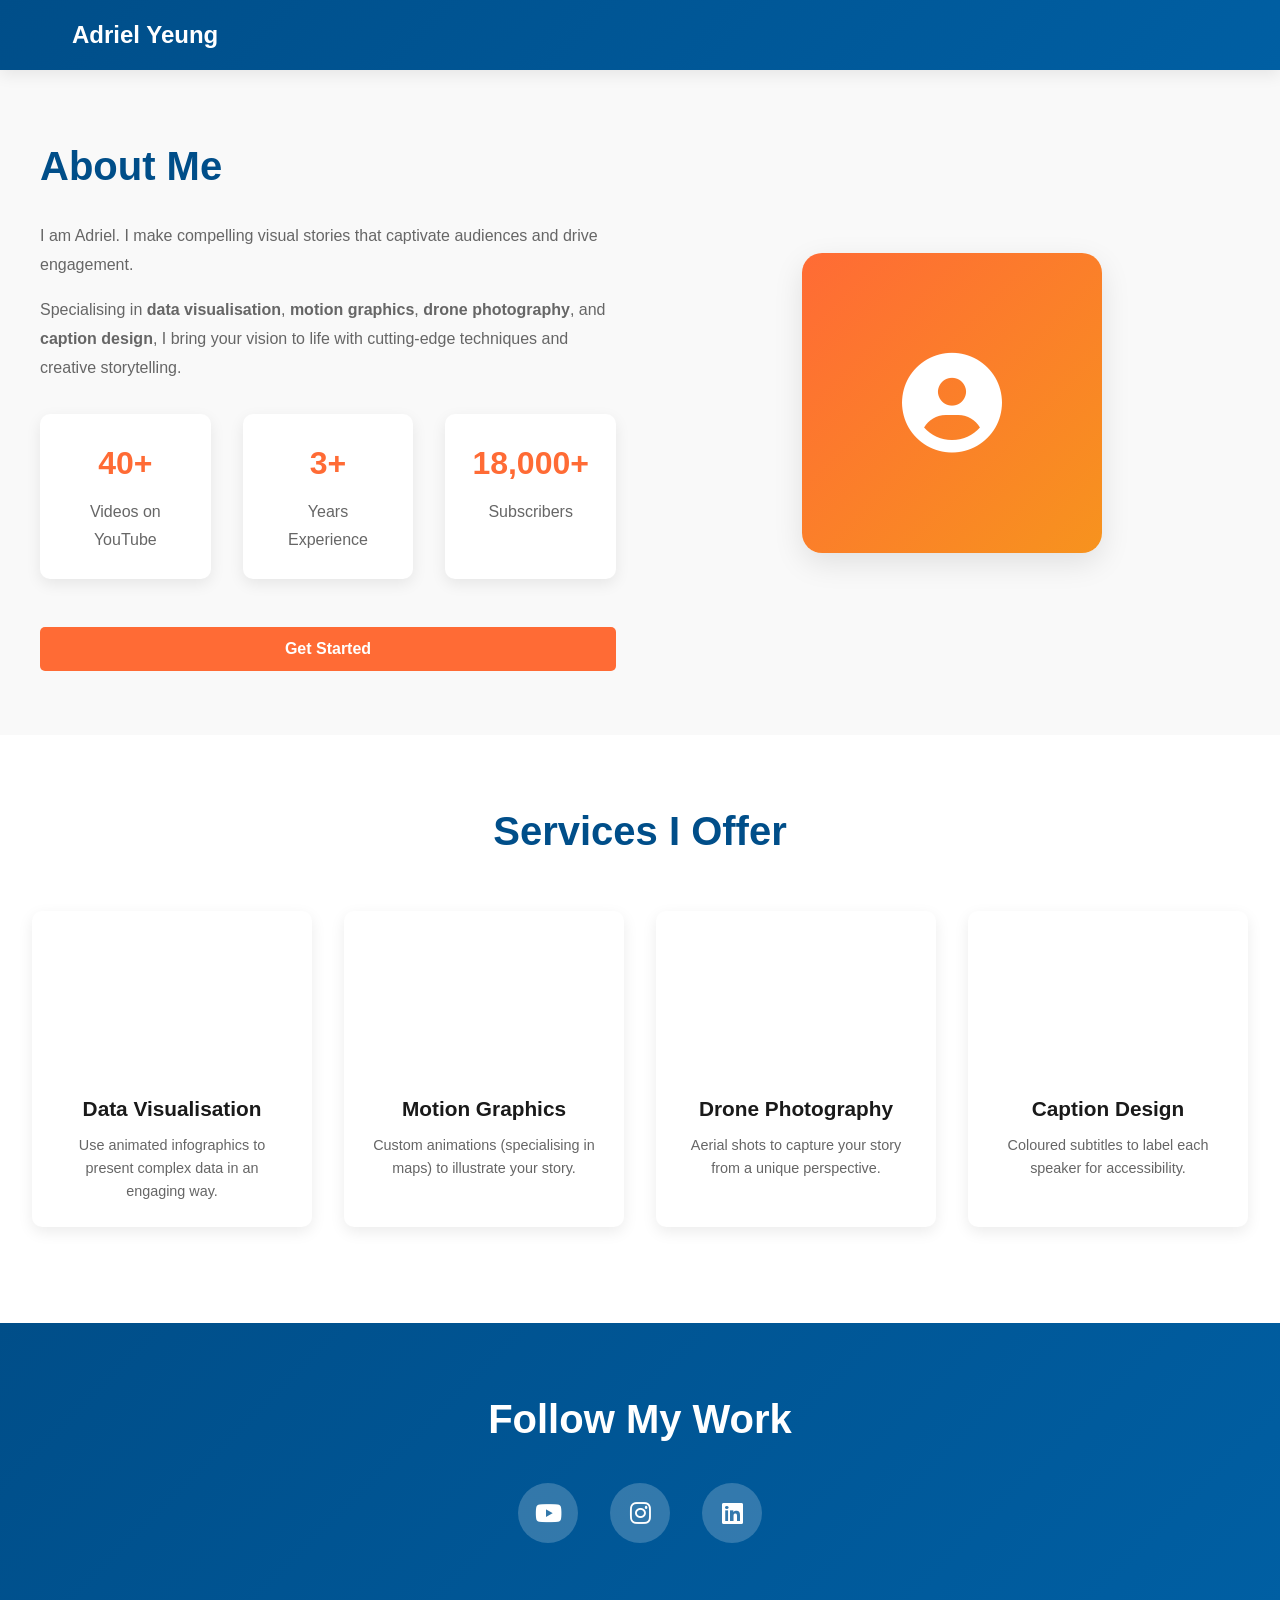
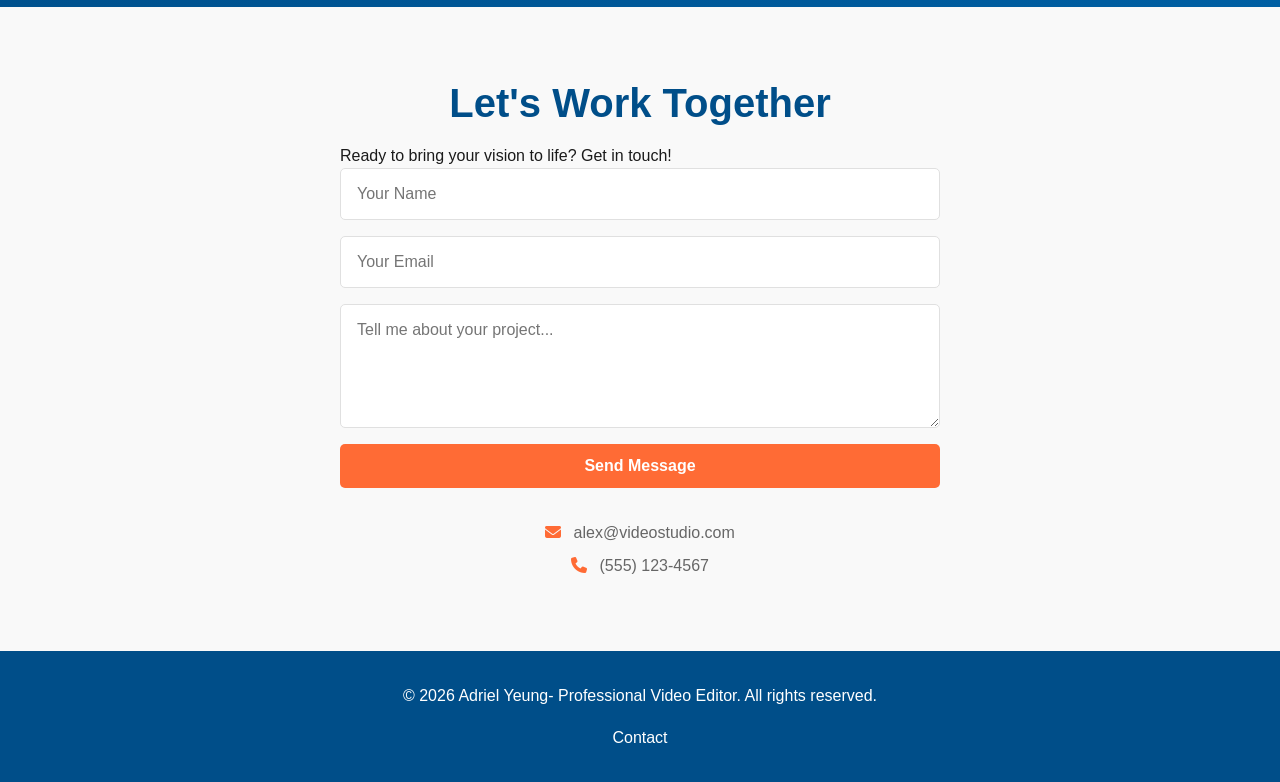
==== index.html @ ded3be37 "Initial commit" ====
<!DOCTYPE html>
<html lang="en">
<head>
    <meta charset="UTF-8">
    <meta name="viewport" content="width=device-width, initial-scale=1.0">
    <title>Adriel Yeung - Professional Video Editor</title>
    <link rel="stylesheet" href="styles.css">
    <link rel="stylesheet" href="https://cdnjs.cloudflare.com/ajax/libs/font-awesome/6.4.0/css/all.min.css">
</head>
<body>
    <!-- Navigation -->
    <nav class="navbar">
        <div class="nav-container">
            <div class="logo">
                Adriel Yeung
            </div>
            <ul class="nav-menu">
                <li><a href="index.html" class="nav-link active">Home</a></li>
                <li><a href="videos.html" class="nav-link">Videos</a></li>
                <li><a href="testimonials.html" class="nav-link">Testimonials</a></li>
                <li><a href="#contact" class="nav-link cta-btn">Contact</a></li>
            </ul>
        </div>
    </nav>

    <!-- About Section -->
    <section class="about">
        <div class="about-container">
            <div class="about-text">
                <h2>About Me</h2>
                <p>I am Adriel. I make compelling visual stories that captivate audiences and drive engagement.</p>
                <p>Specialising in <strong>data visualisation</strong>, <strong>motion graphics</strong>, <strong>drone photography</strong>, and <strong>caption design</strong>, I bring your vision to life with cutting-edge techniques and creative storytelling.</p>
                <div class="highlight-stats">
                    <div class="stat">
                        <h3>40+</h3>
                        <p>Videos on YouTube</p>
                    </div>
                    <div class="stat">
                        <h3>3+</h3>
                        <p>Years Experience</p>
                    </div>
                    <div class="stat">
                        <h3>18,000+</h3>
                        <p>Subscribers</p>
                    </div>
                    <button class="btn btn-primary btn-stats" onclick="document.getElementById('contact').scrollIntoView({behavior: 'smooth'})">
                        Get Started
                    </button>
                </div>
            </div>
            <div class="about-image">
                <div class="placeholder-image">
                    <i class="fas fa-user-circle"></i>
                </div>
            </div>
        </div>
    </section>

    <!-- Quick Services Preview -->
    <section class="services-preview">
        <h2>Services I Offer</h2>
        <div class="services-grid">
            <div class="service-card">
                <div class="service-video">
                    <video autoplay muted loop playsinline>
                        <source src="videos/Data_visualise_example.mp4" type="video/mp4">
                        Your browser does not support the video tag.
                    </video>
                </div>
                <div class="service-info">
                    <h3>Data Visualisation</h3>
                    <p>Use animated infographics to present complex data in an engaging way.</p>
                </div>
            </div>
            <div class="service-card">
                <div class="service-video">
                    <video autoplay muted loop playsinline>
                        <source src="videos/Motion_graphics_example.mp4" type="video/mp4">
                        Your browser does not support the video tag.
                    </video>
                </div>
                <div class="service-info">
                    <h3>Motion Graphics</h3>
                    <p>Custom animations (specialising in maps) to illustrate your story.</p>
                </div>
            </div>
            <div class="service-card">
                <div class="service-video">
                    <video autoplay muted loop playsinline>
                        <source src="videos/Drone_photography_example.mp4" type="video/mp4">
                        Your browser does not support the video tag.
                    </video>
                </div>
                <div class="service-info">
                    <h3>Drone Photography</h3>
                    <p>Aerial shots to capture your story from a unique perspective.</p>
                </div>
            </div>
            <div class="service-card">
                <div class="service-video">
                    <video autoplay muted loop playsinline>
                        <source src="videos/Caption_design_example.mp4" type="video/mp4">
                        Your browser does not support the video tag.
                    </video>
                </div>
                <div class="service-info">
                    <h3>Caption Design</h3>
                    <p>Coloured subtitles to label each speaker for accessibility.</p>
                </div>
            </div>
        </div>
    </section>

    <!-- Social Media Section -->
    <section class="social-section">
        <h2>Follow My Work</h2>
        <div class="social-icons">
            <a href="https://youtube.com" target="_blank" class="social-icon" title="YouTube">
                <i class="fab fa-youtube"></i>
            </a>
            <a href="https://instagram.com" target="_blank" class="social-icon" title="Instagram">
                <i class="fab fa-instagram"></i>
            </a>
            <a href="https://linkedin.com" target="_blank" class="social-icon" title="LinkedIn">
                <i class="fab fa-linkedin"></i>
            </a>
        </div>
    </section>

    <!-- Contact Section -->
    <section class="contact" id="contact">
        <div class="contact-container">
            <h2>Let's Work Together</h2>
            <p>Ready to bring your vision to life? Get in touch!</p>
            <form class="contact-form" onsubmit="handleSubmit(event)">
                <input type="text" placeholder="Your Name" required>
                <input type="email" placeholder="Your Email" required>
                <textarea placeholder="Tell me about your project..." rows="5" required></textarea>
                <button type="submit" class="btn btn-primary">Send Message</button>
            </form>
            <div class="contact-info">
                <p><i class="fas fa-envelope"></i> alex@videostudio.com</p>
                <p><i class="fas fa-phone"></i> (555) 123-4567</p>
            </div>
        </div>
    </section>

    <!-- Footer -->
    <footer class="footer">
        <p>&copy; 2026 Adriel Yeung- Professional Video Editor. All rights reserved.</p>
        <div class="footer-links">
            <a href="#contact">Contact</a>
        </div>
    </footer>

    <script src="script.js"></script>
</body>
</html>
---- styles.css ----
/* ===== Global Styles ===== */
* {
    margin: 0;
    padding: 0;
    box-sizing: border-box;
}

:root {
    --primary-color: #ff6b35;
    --secondary-color: #004e89;
    --accent-color: #f7931e;
    --text-dark: #1a1a1a;
    --text-light: #666;
    --bg-light: #f9f9f9;
    --bg-white: #ffffff;
    --border-color: #e0e0e0;
    --shadow: 0 10px 30px rgba(0, 0, 0, 0.1);
    --shadow-sm: 0 5px 15px rgba(0, 0, 0, 0.08);
}

html {
    scroll-behavior: smooth;
}

body {
    font-family: 'Segoe UI', Tahoma, Geneva, Verdana, sans-serif;
    line-height: 1.6;
    color: var(--text-dark);
    background-color: var(--bg-white);
}

/* ===== Navigation ===== */
.navbar {
    background: linear-gradient(135deg, var(--secondary-color) 0%, #005fa3 100%);
    padding: 1rem 0;
    position: sticky;
    top: 0;
    z-index: 1000;
    box-shadow: var(--shadow-sm);
}

.nav-container {
    max-width: 1200px;
    margin: 0 auto;
    padding: 0 2rem;
    display: flex;
    justify-content: space-between;
    align-items: center;
}

.logo {
    font-size: 1.5rem;
    font-weight: bold;
    color: white;
    display: flex;
    align-items: center;
    gap: 0.5rem;
}

.nav-menu {
    display: flex;
    list-style: none;
    gap: 2rem;
    align-items: center;
}

.nav-link {
    color: white;
    text-decoration: none;
    transition: all 0.3s ease;
    position: relative;
}

.nav-link:hover,
.nav-link.active {
    color: var(--accent-color);
}

.nav-link.active::after {
    content: '';
    position: absolute;
    bottom: -8px;
    left: 0;
    width: 100%;
    height: 2px;
    background: var(--accent-color);
}

.cta-btn {
    background: var(--primary-color);
    padding: 0.5rem 1.5rem;
    border-radius: 5px;
    transition: all 0.3s ease;
}

.cta-btn:hover {
    background: var(--accent-color);
    transform: translateY(-2px);
}

/* ===== Buttons ===== */
.btn {
    padding: 0.8rem 2rem;
    border: none;
    border-radius: 5px;
    font-size: 1rem;
    cursor: pointer;
    transition: all 0.3s ease;
    text-decoration: none;
    display: inline-block;
    font-weight: 600;
}

.btn-primary {
    background: var(--primary-color);
    color: white;
}

.btn-primary:hover {
    background: var(--accent-color);
    transform: translateY(-3px);
    box-shadow: var(--shadow);
}

.btn-secondary {
    background: transparent;
    color: var(--primary-color);
    border: 2px solid var(--primary-color);
}

.btn-secondary:hover {
    background: var(--primary-color);
    color: white;
}

/* ===== Hero Section ===== */
.hero {
    background: linear-gradient(135deg, var(--secondary-color) 0%, #005fa3 100%);
    color: white;
    padding: 6rem 2rem;
    min-height: 600px;
    display: flex;
    align-items: center;
    justify-content: center;
    position: relative;
    overflow: hidden;
}

.hero-background {
    position: absolute;
    top: 0;
    left: 0;
    width: 100%;
    height: 100%;
    z-index: 0;
}

.animated-shape {
    position: absolute;
    opacity: 0.1;
}

.shape-1 {
    width: 400px;
    height: 400px;
    background: white;
    border-radius: 50%;
    top: -100px;
    right: -100px;
    animation: float 6s ease-in-out infinite;
}

.shape-2 {
    width: 300px;
    height: 300px;
    background: white;
    border-radius: 50%;
    bottom: -50px;
    left: 50px;
    animation: float 8s ease-in-out infinite reverse;
}

@keyframes float {
    0%, 100% {
        transform: translateY(0px);
    }
    50% {
        transform: translateY(30px);
    }
}

.hero-content {
    position: relative;
    z-index: 1;
    text-align: center;
    max-width: 800px;
}

.hero h1 {
    font-size: 3.5rem;
    margin-bottom: 1rem;
    font-weight: 700;
}

.hero p {
    font-size: 1.3rem;
    margin-bottom: 2rem;
    opacity: 0.9;
}

/* ===== About Section ===== */
.about {
    padding: 4rem 2rem;
    background: var(--bg-light);
}

.about-container {
    max-width: 1200px;
    margin: 0 auto;
    display: grid;
    grid-template-columns: 1fr 1fr;
    gap: 3rem;
    align-items: center;
}

.about h2 {
    font-size: 2.5rem;
    margin-bottom: 1.5rem;
    color: var(--secondary-color);
}

.about p {
    font-size: 1rem;
    line-height: 1.8;
    margin-bottom: 1rem;
    color: var(--text-light);
}

.highlight-stats {
    display: grid;
    grid-template-columns: repeat(3, 1fr);
    gap: 2rem;
    margin-top: 2rem;
}

.stat {
    text-align: center;
    padding: 1.5rem;
    background: white;
    border-radius: 10px;
    box-shadow: var(--shadow-sm);
}

.stat h3 {
    font-size: 2rem;
    color: var(--primary-color);
    margin-bottom: 0.5rem;
}

.stat p {
    margin: 0;
    color: var(--text-light);
}

.btn-stats {
    grid-column: 1 / -1;
    width: 100%;
    margin-top: 1rem;
}

.about-image {
    display: flex;
    justify-content: center;
}

.placeholder-image {
    width: 300px;
    height: 300px;
    background: linear-gradient(135deg, var(--primary-color) 0%, var(--accent-color) 100%);
    border-radius: 20px;
    display: flex;
    align-items: center;
    justify-content: center;
    font-size: 100px;
    color: white;
    box-shadow: var(--shadow);
}

/* ===== Services Section ===== */
.services-preview,
.services-detailed,
.packages {
    padding: 4rem 2rem;
}

.services-preview {
    background: white;
}

.services-detailed {
    background: var(--bg-light);
    display: grid;
    grid-template-columns: repeat(auto-fit, minmax(300px, 1fr));
    gap: 2rem;
}

.services-preview h2,
.packages h2 {
    text-align: center;
    font-size: 2.5rem;
    margin-bottom: 3rem;
    color: var(--secondary-color);
}

.services-grid {
    display: grid;
    grid-template-columns: repeat(auto-fit, minmax(250px, 1fr));
    gap: 2rem;
    margin-bottom: 2rem;
}

.service-card {
    background: white;
    border-radius: 10px;
    overflow: hidden;
    box-shadow: var(--shadow-sm);
    transition: all 0.3s ease;
}

.service-card:hover {
    transform: translateY(-10px);
    box-shadow: var(--shadow);
}

.service-video {
    position: relative;
    overflow: hidden;
    aspect-ratio: 16 / 9;
}

.service-video video {
    width: 100%;
    height: 100%;
    object-fit: contain;
    display: block;
}

.service-video img {
    width: 100%;
    height: 100%;
    object-fit: cover;
}

.service-video .video-overlay {
    position: absolute;
    top: 0;
    left: 0;
    width: 100%;
    height: 100%;
    background: rgba(0, 0, 0, 0.5);
    display: flex;
    align-items: center;
    justify-content: center;
    opacity: 0;
    transition: all 0.3s ease;
}

.service-card:hover .video-overlay {
    opacity: 1;
}

.service-video .play-button {
    width: 60px;
    height: 60px;
    background: var(--primary-color);
    border-radius: 50%;
    display: flex;
    align-items: center;
    justify-content: center;
    font-size: 1.5rem;
    color: white;
    text-decoration: none;
    transition: all 0.3s ease;
}

.service-video .play-button:hover {
    background: var(--accent-color);
    transform: scale(1.1);
}

.service-info {
    padding: 1.5rem;
    text-align: center;
}

.service-card i {
    font-size: 2.5rem;
    color: var(--primary-color);
    margin-bottom: 1rem;
}

.service-card h3 {
    font-size: 1.3rem;
    margin-bottom: 0.5rem;
}

.service-card p {
    color: var(--text-light);
    font-size: 0.9rem;
}

/* Service Items (Detailed) */
.service-item {
    background: white;
    padding: 2rem;
    border-radius: 10px;
    box-shadow: var(--shadow-sm);
    transition: all 0.3s ease;
}

.service-item:hover {
    box-shadow: var(--shadow);
}

.service-icon {
    font-size: 3rem;
    color: var(--primary-color);
    margin-bottom: 1rem;
}

.service-item h2 {
    font-size: 1.5rem;
    margin-bottom: 1rem;
    color: var(--secondary-color);
}

.service-list {
    list-style: none;
    margin: 1.5rem 0;
    text-align: left;
}

.service-list li {
    padding: 0.5rem 0;
    color: var(--text-light);
}

.service-list i {
    color: var(--primary-color);
    margin-right: 0.5rem;
}

.pricing {
    background: var(--bg-light);
    padding: 1rem;
    border-radius: 5px;
    margin-top: 1rem;
}

.pricing h3 {
    color: var(--primary-color);
    margin: 0;
}

.pricing p {
    margin: 0;
    color: var(--text-light);
    font-size: 0.9rem;
}

/* Packages Section */
.packages-grid {
    display: grid;
    grid-template-columns: repeat(auto-fit, minmax(280px, 1fr));
    gap: 2rem;
    max-width: 1200px;
    margin: 0 auto;
}

.package-card {
    background: white;
    padding: 2rem;
    border-radius: 10px;
    text-align: center;
    box-shadow: var(--shadow-sm);
    transition: all 0.3s ease;
    border: 2px solid transparent;
    position: relative;
}

.package-card:hover {
    transform: translateY(-5px);
    box-shadow: var(--shadow);
}

.package-card.featured {
    border-color: var(--primary-color);
    transform: scale(1.05);
}

.badge {
    position: absolute;
    top: -12px;
    left: 50%;
    transform: translateX(-50%);
    background: var(--primary-color);
    color: white;
    padding: 0.5rem 1rem;
    border-radius: 20px;
    font-size: 0.8rem;
    font-weight: bold;
}

.package-card h3 {
    font-size: 1.5rem;
    margin-bottom: 0.5rem;
}

.package-price {
    font-size: 2.5rem;
    color: var(--primary-color);
    font-weight: bold;
    margin: 1rem 0;
}

.package-duration {
    color: var(--text-light);
    font-size: 0.9rem;
    margin-bottom: 1.5rem;
}

.package-features {
    list-style: none;
    margin: 2rem 0;
    text-align: left;
}

.package-features li {
    padding: 0.5rem 0;
    color: var(--text-light);
}

.package-features i {
    color: var(--primary-color);
    margin-right: 0.5rem;
    width: 20px;
}

.package-features .fa-times {
    color: #ccc;
}

/* ===== Social Section ===== */
.social-section {
    background: linear-gradient(135deg, var(--secondary-color) 0%, #005fa3 100%);
    color: white;
    padding: 4rem 2rem;
    text-align: center;
}

.social-section h2 {
    font-size: 2.5rem;
    margin-bottom: 2rem;
}

.social-icons {
    display: flex;
    justify-content: center;
    gap: 2rem;
    flex-wrap: wrap;
}

.social-icon {
    width: 60px;
    height: 60px;
    background: rgba(255, 255, 255, 0.2);
    border-radius: 50%;
    display: flex;
    align-items: center;
    justify-content: center;
    font-size: 1.5rem;
    color: white;
    text-decoration: none;
    transition: all 0.3s ease;
}

.social-icon:hover {
    background: var(--primary-color);
    transform: translateY(-5px) scale(1.1);
}

/* ===== Contact Section ===== */
.contact {
    background: var(--bg-light);
    padding: 4rem 2rem;
}

.contact-container {
    max-width: 600px;
    margin: 0 auto;
}

.contact h2 {
    text-align: center;
    font-size: 2.5rem;
    margin-bottom: 0.5rem;
    color: var(--secondary-color);
}

.contact > p {
    text-align: center;
    margin-bottom: 2rem;
    color: var(--text-light);
}

.contact-form {
    display: flex;
    flex-direction: column;
    gap: 1rem;
    margin-bottom: 2rem;
}

.contact-form input,
.contact-form textarea {
    padding: 1rem;
    border: 1px solid var(--border-color);
    border-radius: 5px;
    font-family: inherit;
    font-size: 1rem;
}

.contact-form input:focus,
.contact-form textarea:focus {
    outline: none;
    border-color: var(--primary-color);
    box-shadow: 0 0 0 3px rgba(255, 107, 53, 0.1);
}

.contact-info {
    text-align: center;
    color: var(--text-light);
}

.contact-info p {
    margin: 0.5rem 0;
}

.contact-info i {
    color: var(--primary-color);
    margin-right: 0.5rem;
}

/* ===== Page Header ===== */
.page-header {
    background: linear-gradient(135deg, var(--secondary-color) 0%, #005fa3 100%);
    color: white;
    padding: 3rem 2rem;
    text-align: center;
}

.page-header h1 {
    font-size: 3rem;
    margin-bottom: 0.5rem;
}

.page-header p {
    font-size: 1.1rem;
    opacity: 0.9;
}

/* ===== Videos Section ===== */
.videos-section {
    max-width: 1200px;
    margin: 0 auto;
    padding: 3rem 2rem;
}

.filter-buttons {
    display: flex;
    justify-content: center;
    gap: 1rem;
    margin-bottom: 3rem;
    flex-wrap: wrap;
}

.filter-btn {
    padding: 0.7rem 1.5rem;
    border: 2px solid var(--border-color);
    background: white;
    border-radius: 25px;
    cursor: pointer;
    transition: all 0.3s ease;
    font-weight: 500;
    color: var(--text-dark);
}

.filter-btn:hover,
.filter-btn.active {
    background: var(--primary-color);
    color: white;
    border-color: var(--primary-color);
}

.videos-grid {
    display: grid;
    grid-template-columns: repeat(auto-fill, minmax(300px, 1fr));
    gap: 2rem;
}

.video-card {
    background: white;
    border-radius: 10px;
    overflow: hidden;
    box-shadow: var(--shadow-sm);
    transition: all 0.3s ease;
}

.video-card:hover {
    transform: translateY(-10px);
    box-shadow: var(--shadow);
}

.video-thumbnail {
    position: relative;
    overflow: hidden;
    aspect-ratio: 16 / 9;
}

.video-thumbnail img {
    width: 100%;
    height: 100%;
    object-fit: cover;
}

.video-overlay {
    position: absolute;
    top: 0;
    left: 0;
    width: 100%;
    height: 100%;
    background: rgba(0, 0, 0, 0.5);
    display: flex;
    align-items: center;
    justify-content: center;
    opacity: 0;
    transition: all 0.3s ease;
}

.video-card:hover .video-overlay {
    opacity: 1;
}

.play-button {
    width: 60px;
    height: 60px;
    background: var(--primary-color);
    border-radius: 50%;
    display: flex;
    align-items: center;
    justify-content: center;
    font-size: 1.5rem;
    color: white;
    text-decoration: none;
    transition: all 0.3s ease;
}

.play-button:hover {
    background: var(--accent-color);
    transform: scale(1.1);
}

.video-info {
    padding: 1.5rem;
}

.video-info h3 {
    margin-bottom: 0.5rem;
    color: var(--secondary-color);
}

.category-badge {
    display: inline-block;
    background: var(--primary-color);
    color: white;
    padding: 0.3rem 0.8rem;
    border-radius: 20px;
    font-size: 0.8rem;
    margin-bottom: 0.5rem;
}

.description {
    color: var(--text-light);
    font-size: 0.9rem;
    margin-bottom: 1rem;
}

.stats {
    color: #999;
    font-size: 0.85rem;
}

.stats i {
    margin-right: 0.3rem;
}

/* ===== Testimonials Section ===== */
.testimonial-stats {
    display: grid;
    grid-template-columns: repeat(auto-fit, minmax(200px, 1fr));
    gap: 2rem;
    max-width: 1200px;
    margin: 3rem auto;
    padding: 2rem;
}

.stat-box {
    background: white;
    padding: 2rem;
    border-radius: 10px;
    text-align: center;
    box-shadow: var(--shadow-sm);
}

.stat-box h3 {
    font-size: 2.5rem;
    color: var(--primary-color);
    margin-bottom: 0.5rem;
}

.stat-box p {
    color: var(--text-light);
    margin-bottom: 0.5rem;
}

.stars {
    color: #ffc107;
}

.testimonials-container {
    max-width: 1200px;
    margin: 0 auto;
    padding: 2rem;
    display: grid;
    grid-template-columns: repeat(auto-fit, minmax(300px, 1fr));
    gap: 2rem;
}

.testimonial-card {
    background: white;
    padding: 2rem;
    border-radius: 10px;
    box-shadow: var(--shadow-sm);
    transition: all 0.3s ease;
    border-left: 4px solid var(--primary-color);
}

.testimonial-card:hover {
    box-shadow: var(--shadow);
    transform: translateY(-5px);
}

.testimonial-header {
    display: flex;
    gap: 1rem;
    margin-bottom: 1rem;
    align-items: center;
}

.client-avatar img {
    width: 60px;
    height: 60px;
    border-radius: 50%;
    object-fit: cover;
}

.client-info h3 {
    margin: 0;
    color: var(--secondary-color);
}

.client-info p {
    margin: 0;
    color: var(--text-light);
    font-size: 0.85rem;
}

.stars-small {
    color: #ffc107;
    margin-bottom: 1rem;
}

.testimonial-text {
    color: var(--text-light);
    line-height: 1.8;
    margin-bottom: 1rem;
    font-style: italic;
}

.testimonial-meta {
    display: flex;
    justify-content: space-between;
    font-size: 0.85rem;
    color: #999;
}

.project-type {
    background: var(--bg-light);
    padding: 0.3rem 0.8rem;
    border-radius: 20px;
}

/* Video Testimonials */
.video-testimonials {
    background: var(--bg-light);
    padding: 4rem 2rem;
    text-align: center;
}

.video-testimonials h2 {
    font-size: 2.5rem;
    margin-bottom: 0.5rem;
    color: var(--secondary-color);
}

.video-testimonials > p {
    margin-bottom: 2rem;
    color: var(--text-light);
}

.video-testimonials-grid {
    display: grid;
    grid-template-columns: repeat(auto-fit, minmax(250px, 1fr));
    gap: 2rem;
    max-width: 1200px;
    margin: 0 auto;
}

.video-testimonial {
    text-align: center;
}

.video-placeholder {
    position: relative;
    overflow: hidden;
    border-radius: 10px;
    aspect-ratio: 16 / 9;
    margin-bottom: 1rem;
    cursor: pointer;
}

.video-placeholder img {
    width: 100%;
    height: 100%;
    object-fit: cover;
}

.video-placeholder::before {
    content: '';
    position: absolute;
    top: 0;
    left: 0;
    width: 100%;
    height: 100%;
    background: rgba(0, 0, 0, 0.3);
    opacity: 0;
    transition: all 0.3s ease;
}

.video-placeholder:hover::before {
    opacity: 1;
}

.video-placeholder i {
    position: absolute;
    top: 50%;
    left: 50%;
    transform: translate(-50%, -50%);
    font-size: 3rem;
    color: white;
    opacity: 0;
    transition: all 0.3s ease;
}

.video-placeholder:hover i {
    opacity: 1;
}

/* ===== CTA Section ===== */
.cta-section {
    background: linear-gradient(135deg, var(--primary-color) 0%, var(--accent-color) 100%);
    color: white;
    padding: 4rem 2rem;
    text-align: center;
}

.cta-section h2 {
    font-size: 2.5rem;
    margin-bottom: 1rem;
}

.cta-section p {
    font-size: 1.1rem;
    margin-bottom: 2rem;
}

/* ===== Footer ===== */
.footer {
    background: var(--secondary-color);
    color: white;
    padding: 2rem;
    text-align: center;
}

.footer-links {
    margin-top: 1rem;
    display: flex;
    justify-content: center;
    gap: 2rem;
    flex-wrap: wrap;
}

.footer-links a {
    color: white;
    text-decoration: none;
    transition: all 0.3s ease;
}

.footer-links a:hover {
    color: var(--accent-color);
}

/* ===== Responsive Design ===== */
@media (max-width: 768px) {
    .nav-menu {
        flex-direction: column;
        gap: 1rem;
    }

    .hero h1 {
        font-size: 2rem;
    }

    .about-container {
        grid-template-columns: 1fr;
    }

    .highlight-stats {
        grid-template-columns: 1fr;
    }

    .hero p {
        font-size: 1rem;
    }

    .services-preview h2,
    .packages h2,
    .page-header h1 {
        font-size: 1.8rem;
    }

    .package-card.featured {
        transform: scale(1);
    }

    .social-icons {
        gap: 1rem;
    }

    .filter-buttons {
        gap: 0.5rem;
    }

    .filter-btn {
        padding: 0.5rem 1rem;
        font-size: 0.9rem;
    }
}

@media (max-width: 480px) {
    .nav-container {
        padding: 0 1rem;
    }

    .nav-menu {
        gap: 0.5rem;
    }

    .logo {
        font-size: 1.2rem;
    }

    .nav-link {
        font-size: 0.85rem;
    }

    .hero {
        padding: 3rem 1rem;
        min-height: auto;
    }

    .hero h1 {
        font-size: 1.5rem;
    }

    .hero p {
        font-size: 0.9rem;
    }

    .btn {
        padding: 0.6rem 1.5rem;
        font-size: 0.9rem;
    }

    .services-grid,
    .videos-grid {
        grid-template-columns: 1fr;
    }

    .testimonials-container,
    .packages-grid {
        grid-template-columns: 1fr;
    }

    .contact-form,
    .social-icons {
        gap: 0.8rem;
    }

    .page-header h1 {
        font-size: 1.8rem;
    }
}
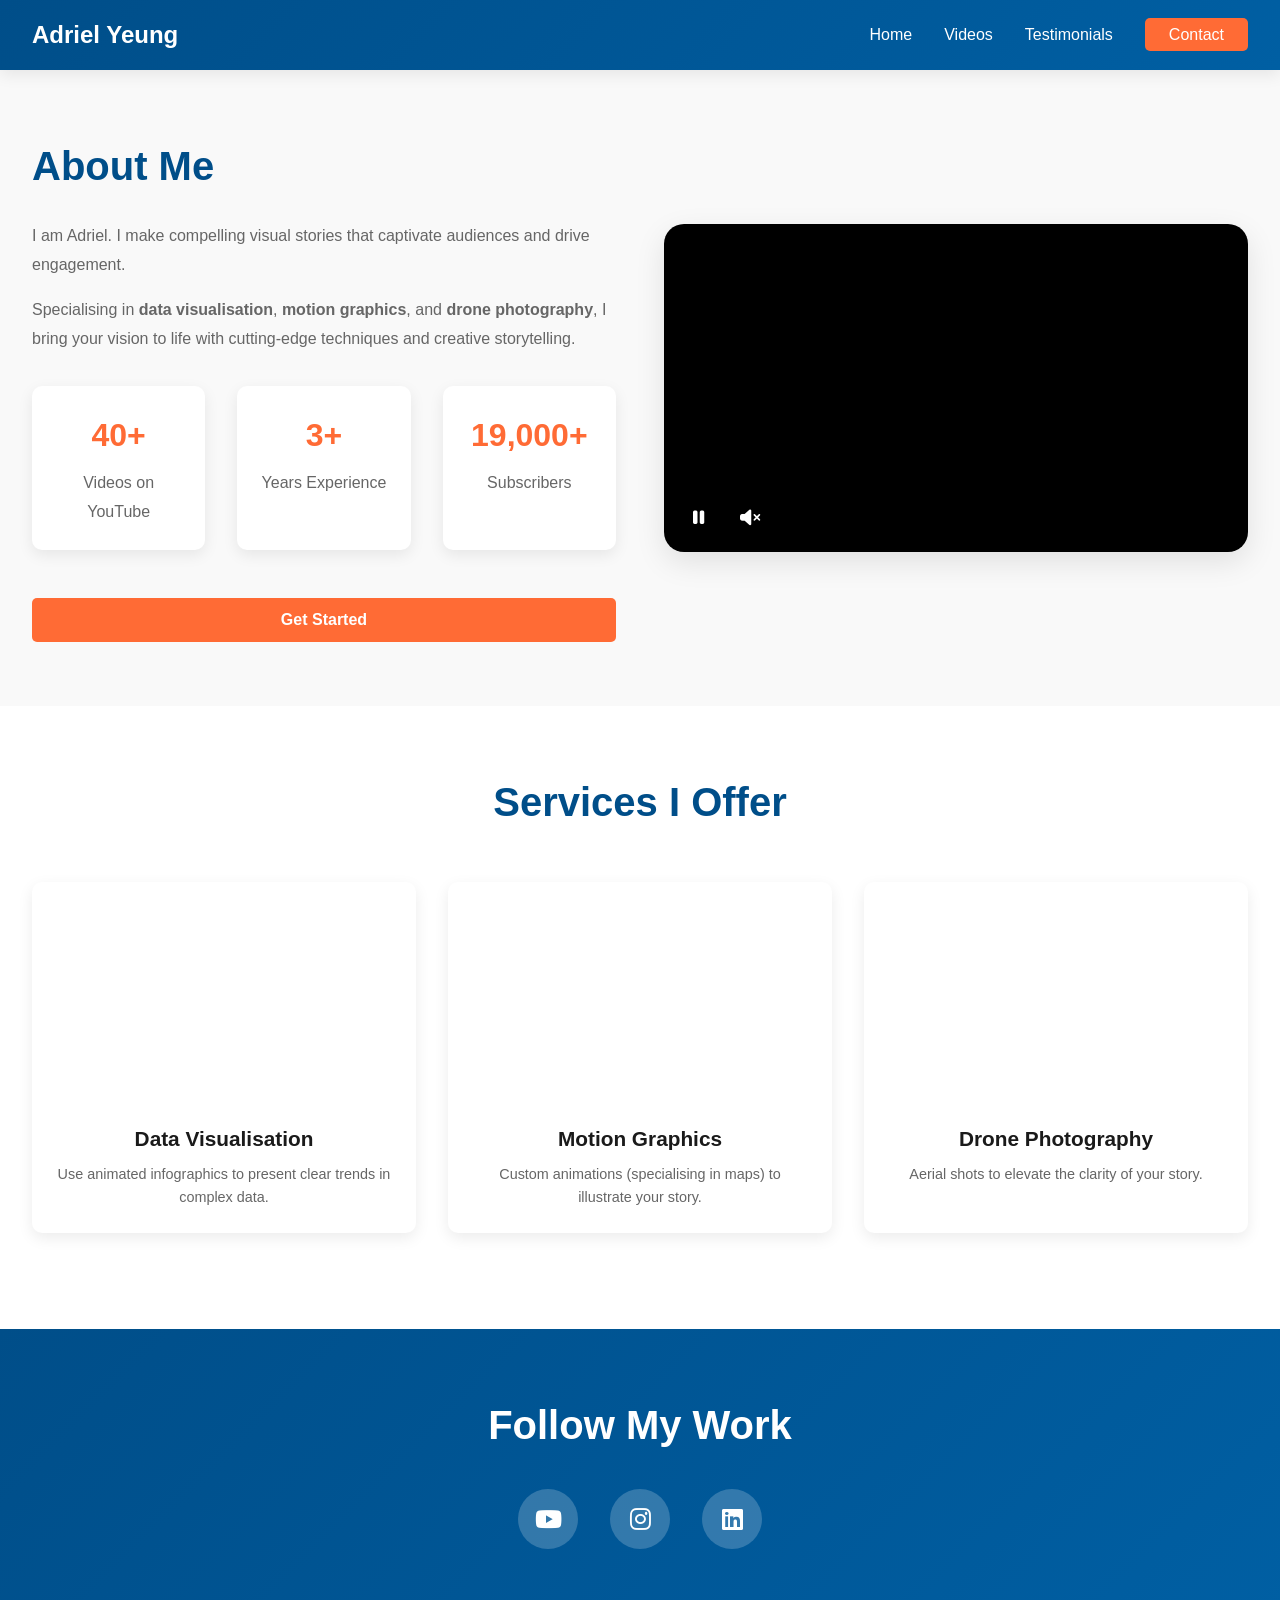
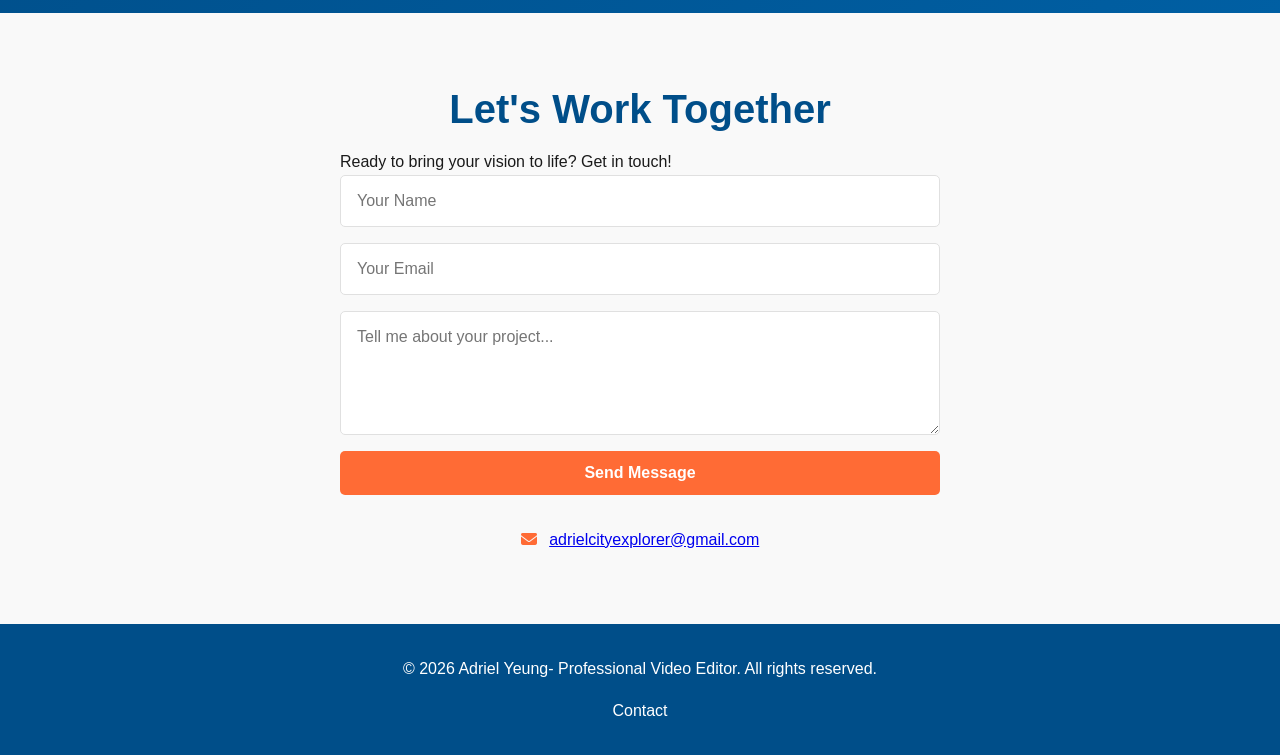
==== commit 9d90f3b5: "Videos and testimonials page" ====
--- a/index.html
+++ b/index.html
@@ -29,7 +29,7 @@
             <div class="about-text">
                 <h2>About Me</h2>
                 <p>I am Adriel. I make compelling visual stories that captivate audiences and drive engagement.</p>
-                <p>Specialising in <strong>data visualisation</strong>, <strong>motion graphics</strong>, <strong>drone photography</strong>, and <strong>caption design</strong>, I bring your vision to life with cutting-edge techniques and creative storytelling.</p>
+                <p>Specialising in <strong>data visualisation</strong>, <strong>motion graphics</strong>, and <strong>drone photography</strong>, I bring your vision to life with cutting-edge techniques and creative storytelling.</p>
                 <div class="highlight-stats">
                     <div class="stat">
                         <h3>40+</h3>
@@ -40,7 +40,7 @@
                         <p>Years Experience</p>
                     </div>
                     <div class="stat">
-                        <h3>18,000+</h3>
+                        <h3>19,000+</h3>
                         <p>Subscribers</p>
                     </div>
                     <button class="btn btn-primary btn-stats" onclick="document.getElementById('contact').scrollIntoView({behavior: 'smooth'})">
@@ -49,8 +49,15 @@
                 </div>
             </div>
             <div class="about-image">
-                <div class="placeholder-image">
-                    <i class="fas fa-user-circle"></i>
+                <div class="showreel-container">
+                    <video id="showreel" class="showreel-video" playsinline autoplay muted loop preload="metadata">
+                        <source src="videos/showreel.mp4" type="video/mp4">
+                        Your browser does not support the video tag.
+                    </video>
+                    <div class="video-controls">
+                        <button id="playPauseBtn" class="video-btn" aria-label="Play" title="Play"><i class="fas fa-play"></i></button>
+                        <button id="muteBtn" class="video-btn" aria-label="Mute" title="Mute"><i class="fas fa-volume-mute"></i></button>
+                    </div>
                 </div>
             </div>
         </div>
@@ -69,7 +76,7 @@
                 </div>
                 <div class="service-info">
                     <h3>Data Visualisation</h3>
-                    <p>Use animated infographics to present complex data in an engaging way.</p>
+                    <p>Use animated infographics to present clear trends in complex data.</p>
                 </div>
             </div>
             <div class="service-card">
@@ -93,19 +100,7 @@
                 </div>
                 <div class="service-info">
                     <h3>Drone Photography</h3>
-                    <p>Aerial shots to capture your story from a unique perspective.</p>
-                </div>
-            </div>
-            <div class="service-card">
-                <div class="service-video">
-                    <video autoplay muted loop playsinline>
-                        <source src="videos/Caption_design_example.mp4" type="video/mp4">
-                        Your browser does not support the video tag.
-                    </video>
-                </div>
-                <div class="service-info">
-                    <h3>Caption Design</h3>
-                    <p>Coloured subtitles to label each speaker for accessibility.</p>
+                    <p>Aerial shots to elevate the clarity of your story.</p>
                 </div>
             </div>
         </div>
@@ -139,8 +134,7 @@
                 <button type="submit" class="btn btn-primary">Send Message</button>
             </form>
             <div class="contact-info">
-                <p><i class="fas fa-envelope"></i> alex@videostudio.com</p>
-                <p><i class="fas fa-phone"></i> (555) 123-4567</p>
+                <p><i class="fas fa-envelope"></i> <a href="mailto:adrielcityexplorer@gmail.com">adrielcityexplorer@gmail.com</a></p>
             </div>
         </div>
     </section>
--- a/styles.css
+++ b/styles.css
@@ -40,7 +40,7 @@
 }
 
 .nav-container {
-    max-width: 1200px;
+    max-width: 1800px;
     margin: 0 auto;
     padding: 0 2rem;
     display: flex;
@@ -215,7 +215,7 @@
 }
 
 .about-container {
-    max-width: 1200px;
+    max-width: 1800px;
     margin: 0 auto;
     display: grid;
     grid-template-columns: 1fr 1fr;
@@ -985,6 +985,66 @@
     opacity: 1;
 }
 
+/* ===== Showreel Video Player ===== */
+.showreel-container {
+    width: 100%;
+    max-width: 100%;
+    aspect-ratio: 16/9;
+    border-radius: 20px;
+    overflow: hidden;
+    position: relative;
+    box-shadow: var(--shadow);
+    background: #000;
+    height: auto;
+    display: block;
+    max-height: 80vh;
+}
+.showreel-video {
+    width: 100%;
+    height: 100%;
+    display: block;
+    object-fit: cover;
+}
+.video-controls {
+    position: absolute;
+    left: 12px;
+    bottom: 12px;
+    display: flex;
+    gap: 8px;
+    z-index: 10;
+    opacity: 1;
+    transition: opacity 0.25s ease, transform 0.25s ease;
+}
+.video-btn {
+    width: 44px;
+    height: 44px;
+    border-radius: 8px;
+    background: rgba(0,0,0,0.6);
+    border: none;
+    color: white;
+    display: flex;
+    align-items: center;
+    justify-content: center;
+    cursor: pointer;
+    transition: background 0.2s ease, transform 0.12s ease;
+}
+.video-btn:hover { background: rgba(0,0,0,0.8); transform: translateY(-2px); }
+.video-btn i { font-size: 18px; }
+
+@media (max-width: 768px) {
+    .about-container {
+        grid-template-columns: 1fr;
+    }
+    .showreel-container { border-radius: 12px; }
+}
+
+/* Hide controls when container has .controls-hidden */
+.showreel-container.controls-hidden .video-controls {
+    opacity: 0;
+    transform: translateY(8px);
+    pointer-events: none;
+}
+
 /* ===== CTA Section ===== */
 .cta-section {
     background: linear-gradient(135deg, var(--primary-color) 0%, var(--accent-color) 100%);
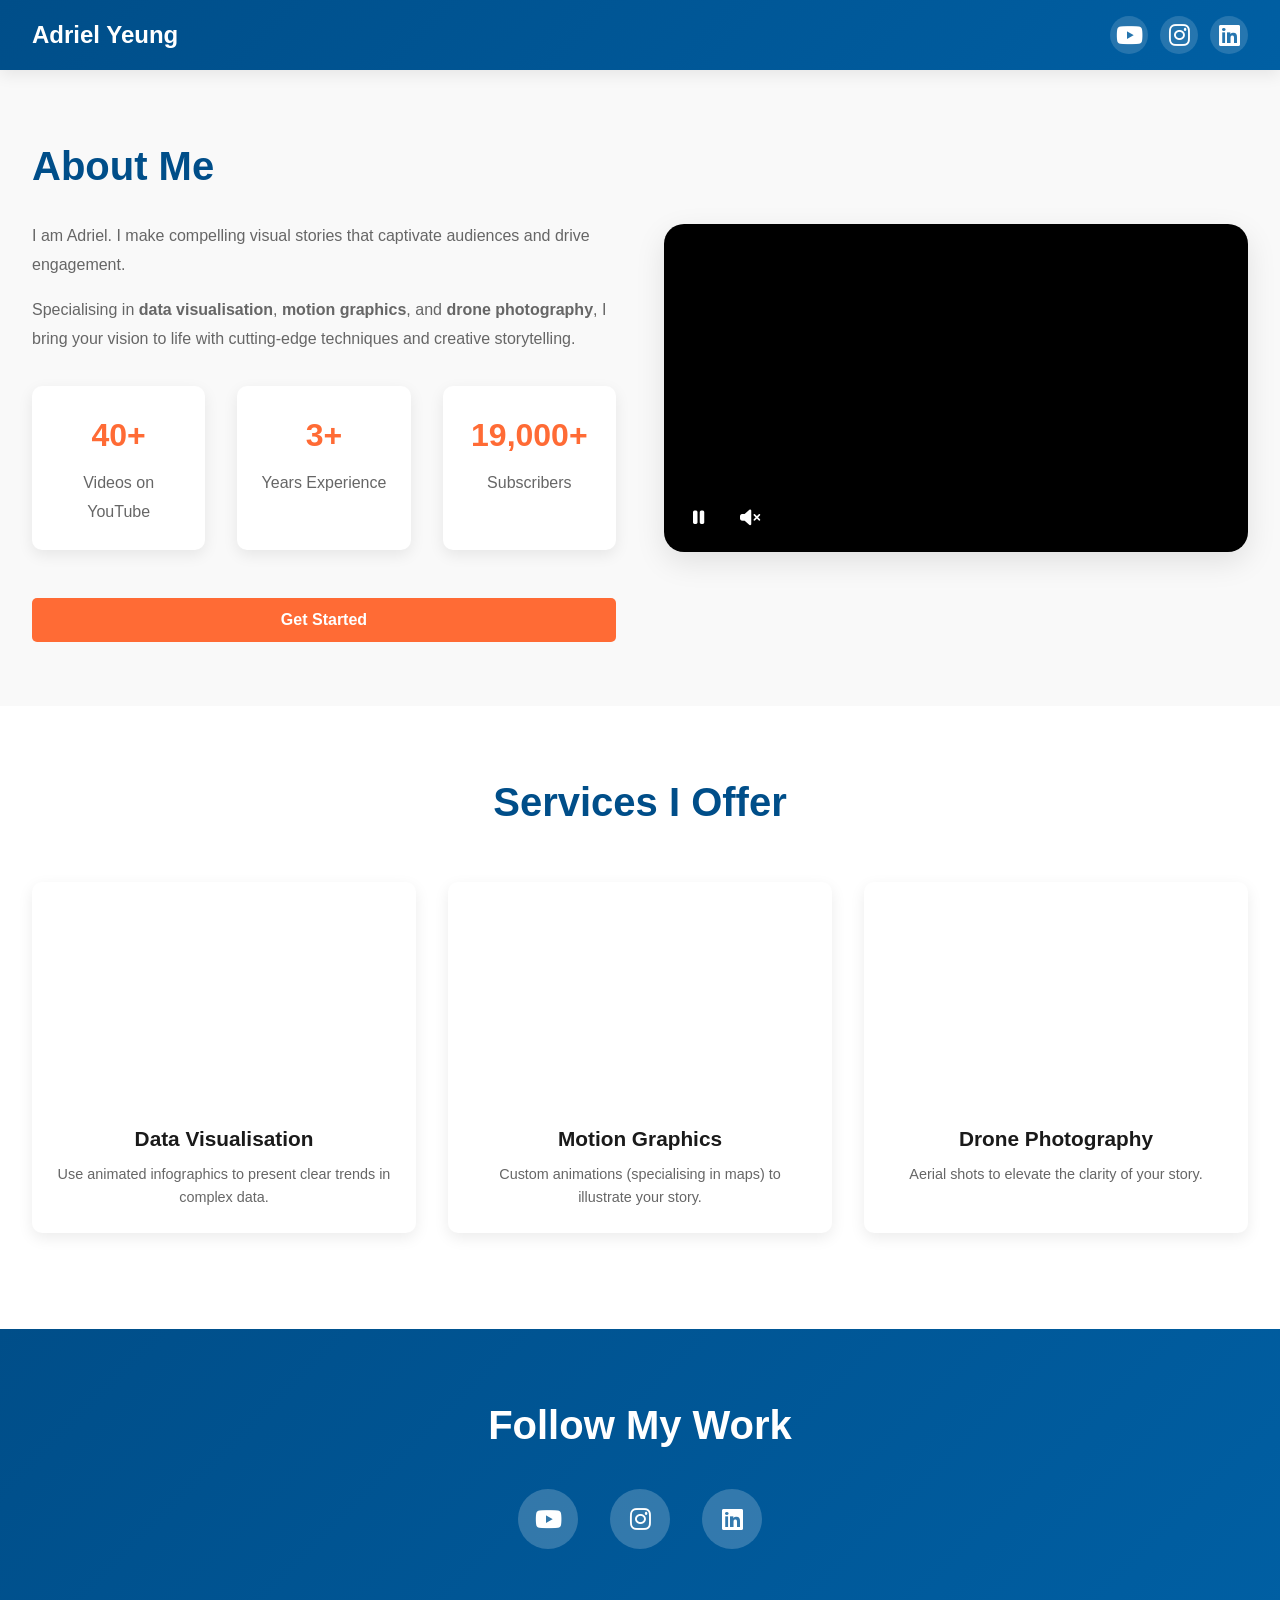
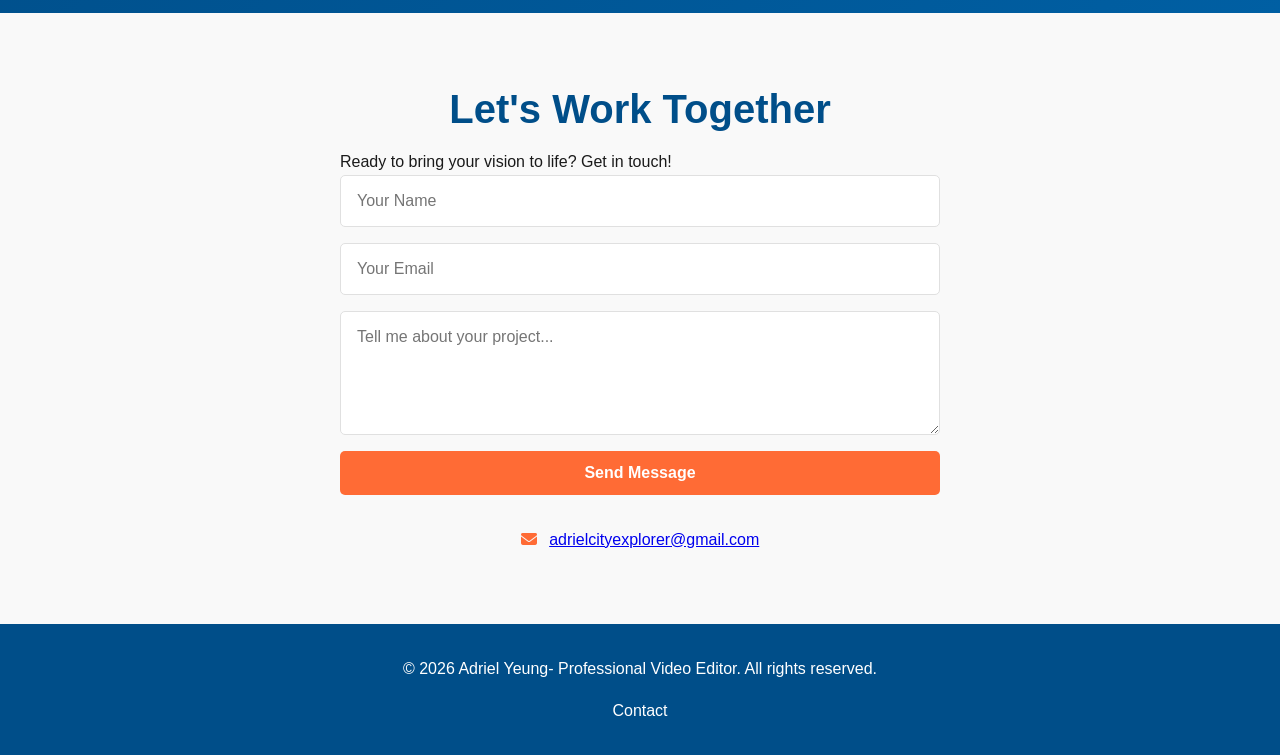
==== commit 356c420b: "Update social links and add to navbar" ====
--- a/index.html
+++ b/index.html
@@ -20,6 +20,17 @@
                 <li><a href="testimonials.html" class="nav-link">Testimonials</a></li>
                 <li><a href="#contact" class="nav-link cta-btn">Contact</a></li>
             </ul>
+            <div class="navbar-social-icons">
+                <a href="https://www.youtube.com/@adriel.city.explorer" target="_blank" class="social-icon" title="YouTube">
+                    <i class="fab fa-youtube"></i>
+                </a>
+                <a href="https://www.instagram.com/adriel.explorer/" target="_blank" class="social-icon" title="Instagram">
+                    <i class="fab fa-instagram"></i>
+                </a>
+                <a href="https://www.linkedin.com/in/adriel-yeung/" target="_blank" class="social-icon" title="LinkedIn">
+                    <i class="fab fa-linkedin"></i>
+                </a>
+            </div>
         </div>
     </nav>
 
@@ -110,13 +121,13 @@
     <section class="social-section">
         <h2>Follow My Work</h2>
         <div class="social-icons">
-            <a href="https://youtube.com" target="_blank" class="social-icon" title="YouTube">
+            <a href="https://www.youtube.com/@adriel.city.explorer" target="_blank" class="social-icon" title="YouTube">
                 <i class="fab fa-youtube"></i>
             </a>
-            <a href="https://instagram.com" target="_blank" class="social-icon" title="Instagram">
+            <a href="https://www.instagram.com/adriel.explorer/" target="_blank" class="social-icon" title="Instagram">
                 <i class="fab fa-instagram"></i>
             </a>
-            <a href="https://linkedin.com" target="_blank" class="social-icon" title="LinkedIn">
+            <a href="https://www.linkedin.com/in/adriel-yeung/" target="_blank" class="social-icon" title="LinkedIn">
                 <i class="fab fa-linkedin"></i>
             </a>
         </div>
--- a/styles.css
+++ b/styles.css
@@ -84,6 +84,29 @@
     width: 100%;
     height: 2px;
     background: var(--accent-color);
+}
+
+.navbar-social-icons {
+    display: flex;
+    gap: 0.75rem;
+    align-items: center;
+}
+
+.navbar-social-icons .social-icon {
+    width: 38px;
+    height: 38px;
+    display: flex;
+    align-items: center;
+    justify-content: center;
+    background: rgba(255, 255, 255, 0.15);
+    border-radius: 50%;
+    transition: background 0.2s ease, transform 0.2s ease;
+    color: white;
+}
+
+.navbar-social-icons .social-icon:hover {
+    background: rgba(255, 255, 255, 0.3);
+    transform: translateY(-1px);
 }
 
 .cta-btn {
@@ -1126,6 +1149,10 @@
         gap: 1rem;
     }
 
+    .navbar-social-icons {
+        display: none;
+    }
+
     .filter-buttons {
         gap: 0.5rem;
     }
